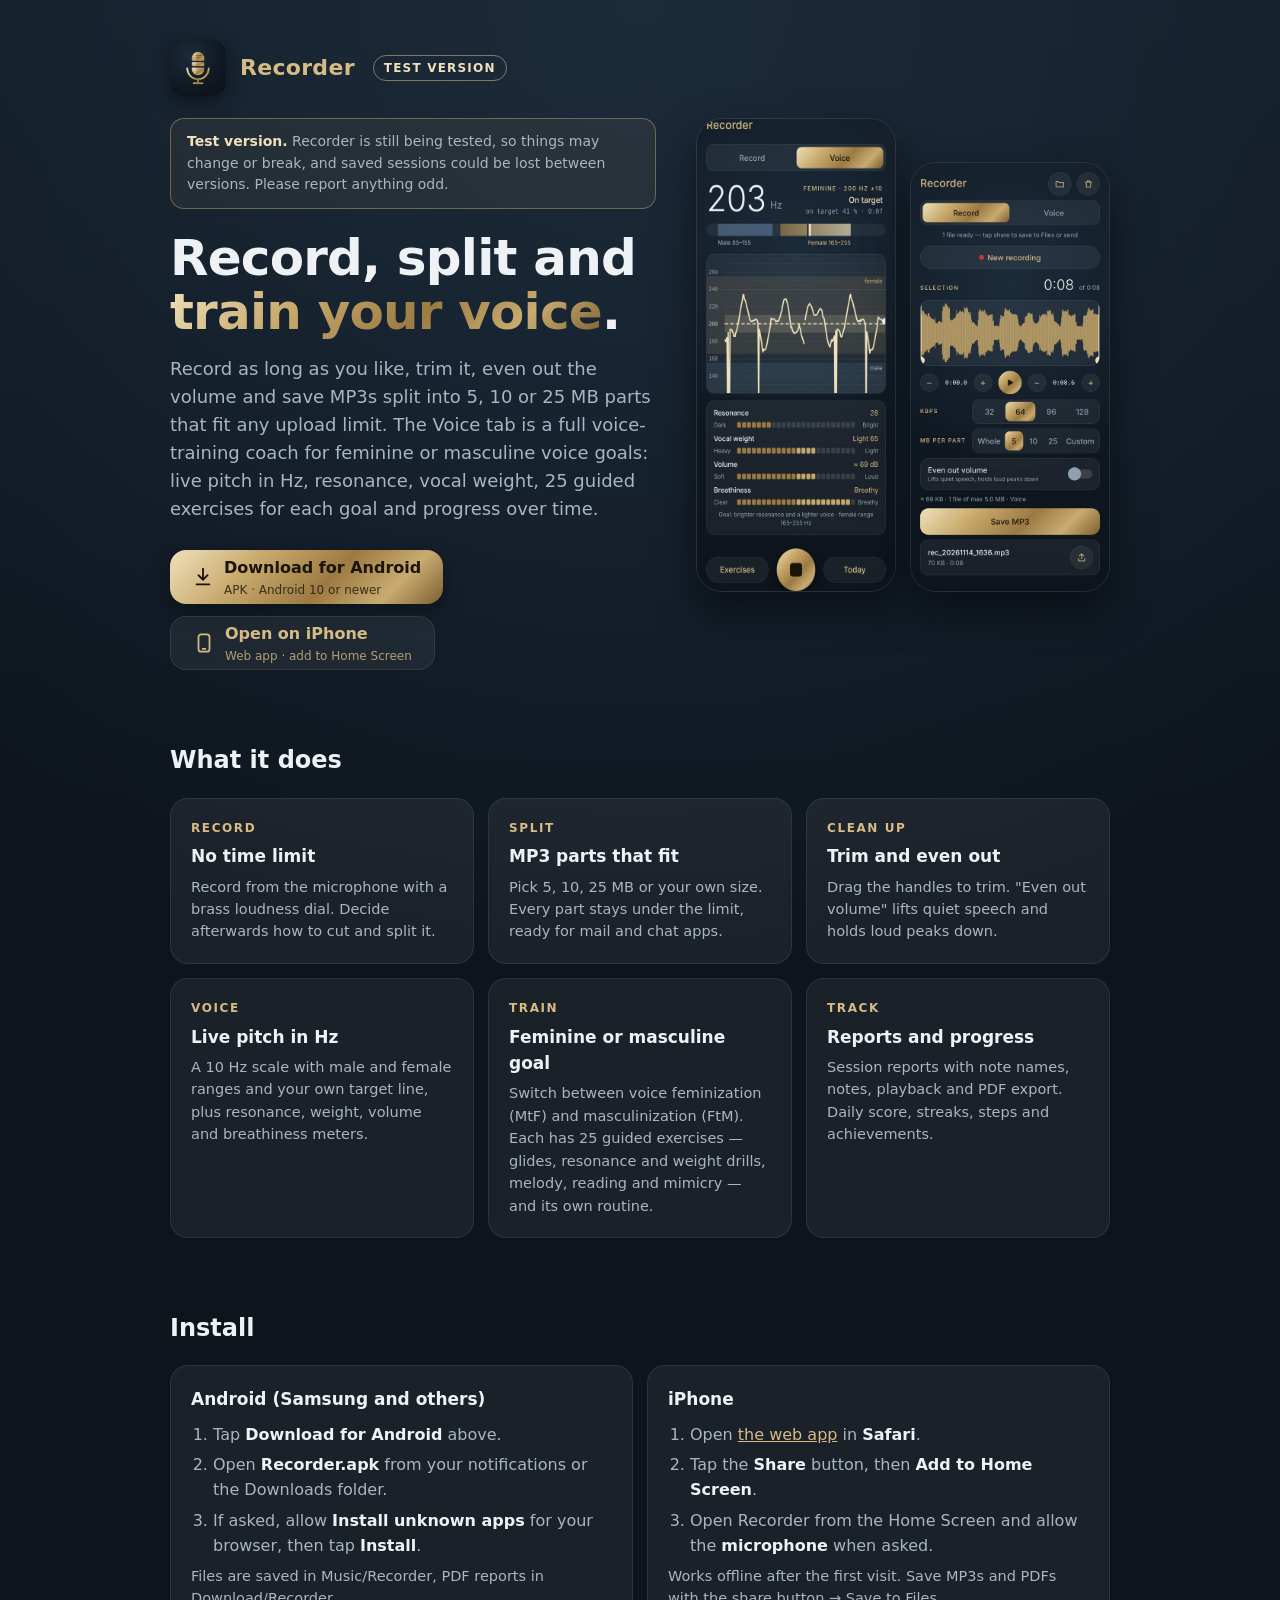
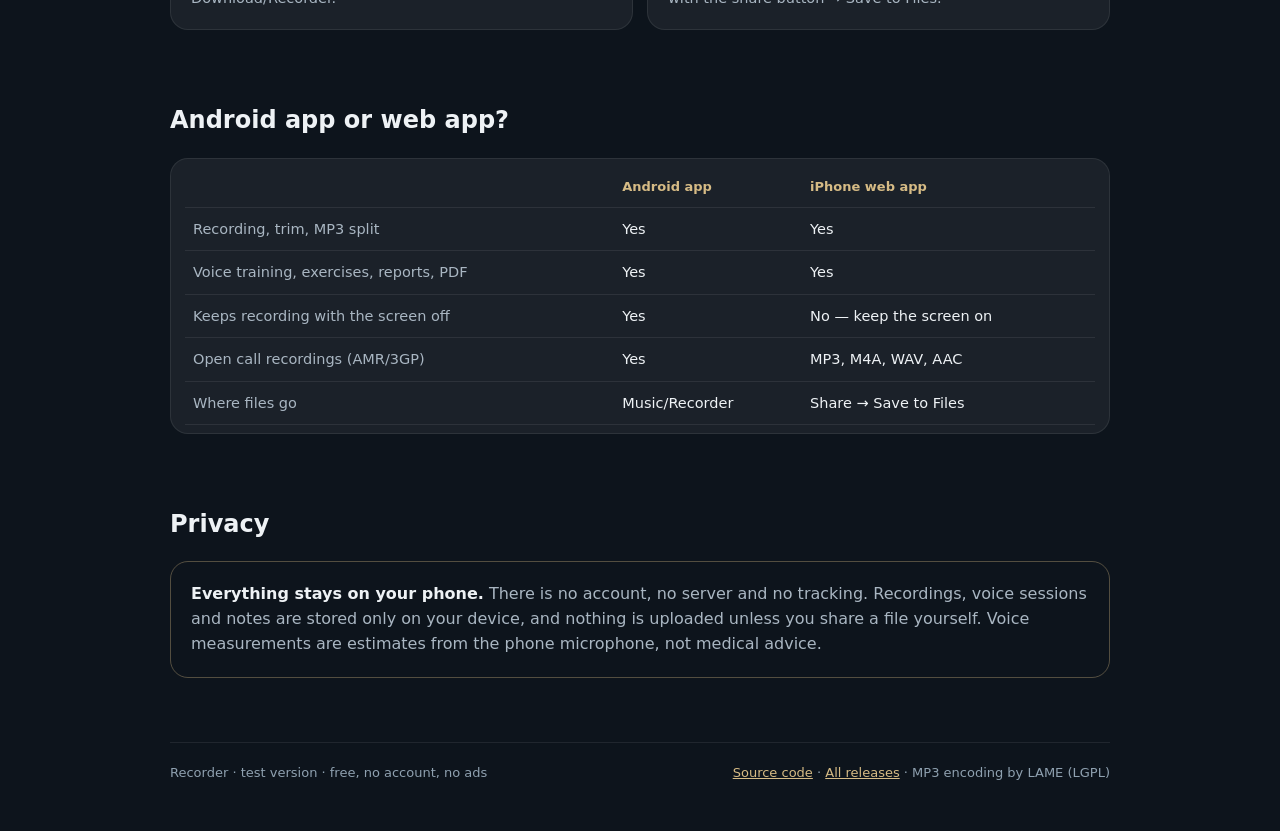
==== web/index.html @ f1e33a66 "Recorder: Android app, iPhone web app and download page (test version) - Android app (Kotlin) with r" ====
<!doctype html>
<html lang="en">
<head>
<meta charset="utf-8">
<meta name="viewport" content="width=device-width, initial-scale=1, viewport-fit=cover">
<title>Recorder</title>
<meta name="description" content="Recorder: record, trim and split audio into MP3 parts, and train your voice with live pitch, resonance and weight. Free for Android and iPhone.">
<meta name="theme-color" content="#121C26">
<link rel="icon" href="app/icons/icon-192.png" type="image/png">
<link rel="apple-touch-icon" href="app/icons/apple-touch-icon.png">
<style>
:root {
  --bg: #121C26; --bg2: #0D141C; --text: #EEF2F5; --soft: #8FA1B0; --softer: #A9B6C2; --brass-t: #D6BB85; --brass-l: #EFE1BB; --on-brass: #1A140A;
  --panel: rgba(255,255,255,0.06); --stroke: rgba(255,255,255,0.08);
  --metal: linear-gradient(135deg, #EFE1BB 0%, #C8A96C 30%, #9C7B43 58%, #C9AB70 80%, #7A5F30 100%);
  color-scheme: dark;
}
* { box-sizing: border-box; }
html, body { margin: 0; }
body {
  background: radial-gradient(ellipse 80% 40% at 50% 0%, #1C2B3A, rgba(28,43,58,0)) no-repeat, linear-gradient(180deg, var(--bg), var(--bg2)) fixed;
  background-color: var(--bg2); color: var(--text);
  font: 16px/1.55 system-ui, -apple-system, 'Segoe UI', Roboto, sans-serif; -webkit-font-smoothing: antialiased;
}
main { max-width: 980px; margin: 0 auto; padding: calc(40px + env(safe-area-inset-top)) 20px 48px; }
a { color: var(--brass-t); }
.hero { display: grid; grid-template-columns: 1fr auto; gap: 40px; align-items: center; }
.brand { display: flex; align-items: center; gap: 14px; margin-bottom: 22px; }
.brand img { width: 56px; height: 56px; border-radius: 14px; box-shadow: 0 6px 18px rgba(0,0,0,.4); }
.test-badge { font-style: normal; display: inline-block; margin-left: 4px; padding: 3px 10px; border-radius: 999px; border: 1px solid rgba(214,187,133,.55); color: var(--brass-l); font-size: 12px; font-weight: 600; letter-spacing: 1.2px; text-transform: uppercase; }
.test-note { border: 1px solid rgba(214,187,133,.4); background: rgba(214,187,133,.07); border-radius: 14px; padding: 12px 16px; color: var(--softer); font-size: 14px; margin: 0 0 22px; max-width: 36em; }
.test-note b { color: var(--brass-l); }
.brand span { font-size: 22px; font-weight: 600; color: var(--brass-t); letter-spacing: .3px; }
h1 { font-size: clamp(32px, 6vw, 50px); line-height: 1.08; font-weight: 600; margin: 0 0 16px; letter-spacing: -.8px; text-wrap: balance; }
h1 em { font-style: normal; background: var(--metal); -webkit-background-clip: text; background-clip: text; color: transparent; }
.lead { color: var(--softer); font-size: 18px; max-width: 34em; margin: 0 0 28px; }
.buttons { display: flex; gap: 12px; flex-wrap: wrap; }
.btn { display: inline-flex; align-items: center; gap: 10px; min-height: 54px; padding: 0 22px; border-radius: 16px; font-weight: 600; text-decoration: none; font-size: 16px; }
.btn.primary { background: var(--metal); color: var(--on-brass); box-shadow: 0 6px 18px rgba(0,0,0,.35); }
.btn.secondary { background: var(--panel); border: 1px solid var(--stroke); color: var(--brass-t); }
.btn small { display: block; font-weight: 400; font-size: 12px; opacity: .8; }
.btn svg { flex-shrink: 0; }
.phones { display: flex; gap: 14px; }
.phones img { width: 200px; border-radius: 26px; border: 1px solid var(--stroke); box-shadow: 0 18px 40px rgba(0,0,0,.5); display: block; }
.phones img:nth-child(2) { margin-top: 44px; }
h2 { font-size: 24px; font-weight: 600; margin: 72px 0 18px; }
.caps { font-size: 12px; font-weight: 600; letter-spacing: 1.6px; text-transform: uppercase; color: var(--brass-t); margin-bottom: 6px; }
.grid { display: grid; grid-template-columns: repeat(3, minmax(0, 1fr)); gap: 14px; }
.card { background: var(--panel); border: 1px solid var(--stroke); border-radius: 18px; padding: 20px; }
.card h3 { margin: 0 0 6px; font-size: 17px; font-weight: 600; }
.card p { margin: 0; color: var(--softer); font-size: 14.5px; }
.install { display: grid; grid-template-columns: repeat(2, minmax(0, 1fr)); gap: 14px; }
.install ol { margin: 10px 0 0; padding-left: 22px; color: var(--softer); }
.install li { margin: 6px 0; }
.install li b { color: var(--text); font-weight: 600; }
.note { margin-top: 14px; font-size: 13.5px; color: var(--soft); }
.compare { width: 100%; border-collapse: collapse; font-size: 14.5px; }
.compare th, .compare td { text-align: left; padding: 10px 8px; border-bottom: 1px solid var(--stroke); }
.compare th { color: var(--brass-t); font-weight: 600; font-size: 13px; }
.compare td:first-child { color: var(--softer); }
.privacy { border: 1px solid rgba(214,187,133,.35); border-radius: 18px; padding: 20px; color: var(--softer); }
.privacy b { color: var(--text); }
footer { margin-top: 64px; padding-top: 20px; border-top: 1px solid var(--stroke); color: var(--soft); font-size: 13px; display: flex; gap: 16px; flex-wrap: wrap; justify-content: space-between; }
@media (max-width: 820px) {
  .hero { grid-template-columns: 1fr; }
  .phones { justify-content: center; }
  .phones img { width: calc(50vw - 30px); max-width: 200px; }
  .grid, .install { grid-template-columns: 1fr; }
  h2 { margin-top: 56px; }
}
</style>
</head>
<body>
<main>
  <section class="hero">
    <div>
      <div class="brand"><img src="app/icons/icon-192.png" alt=""><span>Recorder</span><em class="test-badge">Test version</em></div>
      <p class="test-note"><b>Test version.</b> Recorder is still being tested, so things may change or break, and saved sessions could be lost between versions. Please report anything odd.</p>
      <h1>Record, split and <em>train your voice</em>.</h1>
      <p class="lead">Record as long as you like, trim it, even out the volume and save MP3s split into 5, 10 or 25 MB parts that fit any upload limit. The Voice tab is a full voice-training coach for feminine or masculine voice goals: live pitch in Hz, resonance, vocal weight, 25 guided exercises for each goal and progress over time.</p>
      <div class="buttons">
        <a class="btn primary" id="apk" href="../../releases/latest/download/Recorder.apk">
          <svg width="22" height="22" viewBox="0 0 24 24" fill="none" stroke="currentColor" stroke-width="2" stroke-linecap="round" stroke-linejoin="round" aria-hidden="true"><path d="M12 3v12M7 10l5 5 5-5M5 20h14"/></svg>
          <span>Download for Android<small>APK · Android 10 or newer</small></span>
        </a>
        <a class="btn secondary" href="app/">
          <svg width="22" height="22" viewBox="0 0 24 24" fill="none" stroke="currentColor" stroke-width="1.9" stroke-linejoin="round" aria-hidden="true"><rect x="6" y="2.5" width="12" height="19" rx="3"/><path d="M10.5 18.5h3" stroke-linecap="round"/></svg>
          <span>Open on iPhone<small>Web app · add to Home Screen</small></span>
        </a>
      </div>
    </div>
    <div class="phones" aria-hidden="true">
      <img src="img/voice.jpg" alt="">
      <img src="img/record.jpg" alt="">
    </div>
  </section>

  <h2>What it does</h2>
  <div class="grid">
    <div class="card"><div class="caps">Record</div><h3>No time limit</h3><p>Record from the microphone with a brass loudness dial. Decide afterwards how to cut and split it.</p></div>
    <div class="card"><div class="caps">Split</div><h3>MP3 parts that fit</h3><p>Pick 5, 10, 25 MB or your own size. Every part stays under the limit, ready for mail and chat apps.</p></div>
    <div class="card"><div class="caps">Clean up</div><h3>Trim and even out</h3><p>Drag the handles to trim. "Even out volume" lifts quiet speech and holds loud peaks down.</p></div>
    <div class="card"><div class="caps">Voice</div><h3>Live pitch in Hz</h3><p>A 10 Hz scale with male and female ranges and your own target line, plus resonance, weight, volume and breathiness meters.</p></div>
    <div class="card"><div class="caps">Train</div><h3>Feminine or masculine goal</h3><p>Switch between voice feminization (MtF) and masculinization (FtM). Each has 25 guided exercises — glides, resonance and weight drills, melody, reading and mimicry — and its own routine.</p></div>
    <div class="card"><div class="caps">Track</div><h3>Reports and progress</h3><p>Session reports with note names, notes, playback and PDF export. Daily score, streaks, steps and achievements.</p></div>
  </div>

  <h2>Install</h2>
  <div class="install">
    <div class="card">
      <h3>Android (Samsung and others)</h3>
      <ol>
        <li>Tap <b>Download for Android</b> above.</li>
        <li>Open <b>Recorder.apk</b> from your notifications or the Downloads folder.</li>
        <li>If asked, allow <b>Install unknown apps</b> for your browser, then tap <b>Install</b>.</li>
      </ol>
      <p class="note">Files are saved in Music/Recorder, PDF reports in Download/Recorder.</p>
    </div>
    <div class="card">
      <h3>iPhone</h3>
      <ol>
        <li>Open <a href="app/">the web app</a> in <b>Safari</b>.</li>
        <li>Tap the <b>Share</b> button, then <b>Add to Home Screen</b>.</li>
        <li>Open Recorder from the Home Screen and allow the <b>microphone</b> when asked.</li>
      </ol>
      <p class="note">Works offline after the first visit. Save MP3s and PDFs with the share button → Save to Files.</p>
    </div>
  </div>

  <h2>Android app or web app?</h2>
  <div class="card" style="padding:8px 14px">
    <table class="compare">
      <thead><tr><th></th><th>Android app</th><th>iPhone web app</th></tr></thead>
      <tbody>
        <tr><td>Recording, trim, MP3 split</td><td>Yes</td><td>Yes</td></tr>
        <tr><td>Voice training, exercises, reports, PDF</td><td>Yes</td><td>Yes</td></tr>
        <tr><td>Keeps recording with the screen off</td><td>Yes</td><td>No — keep the screen on</td></tr>
        <tr><td>Open call recordings (AMR/3GP)</td><td>Yes</td><td>MP3, M4A, WAV, AAC</td></tr>
        <tr><td>Where files go</td><td>Music/Recorder</td><td>Share → Save to Files</td></tr>
      </tbody>
    </table>
  </div>

  <h2>Privacy</h2>
  <div class="privacy"><b>Everything stays on your phone.</b> There is no account, no server and no tracking. Recordings, voice sessions and notes are stored only on your device, and nothing is uploaded unless you share a file yourself. Voice measurements are estimates from the phone microphone, not medical advice.</div>

  <footer>
    <span>Recorder · test version · free, no account, no ads</span>
    <span><a href="../">Source code</a> · <a href="../../releases">All releases</a> · MP3 encoding by LAME (LGPL)</span>
  </footer>
</main>
<script>
  // Point links at the GitHub repo this page is served for (user.github.io/repo/).
  (function () {
    var m = location.hostname.match(/^([^.]+)\.github\.io$/), repo = location.pathname.split('/').filter(Boolean)[0];
    if (!m || !repo) return;
    var base = 'https://github.com/' + m[1] + '/' + repo;
    document.getElementById('apk').href = base + '/releases/latest/download/Recorder.apk';
    document.querySelectorAll('footer a')[0].href = base;
    document.querySelectorAll('footer a')[1].href = base + '/releases';
  })();
</script>
</body>
</html>
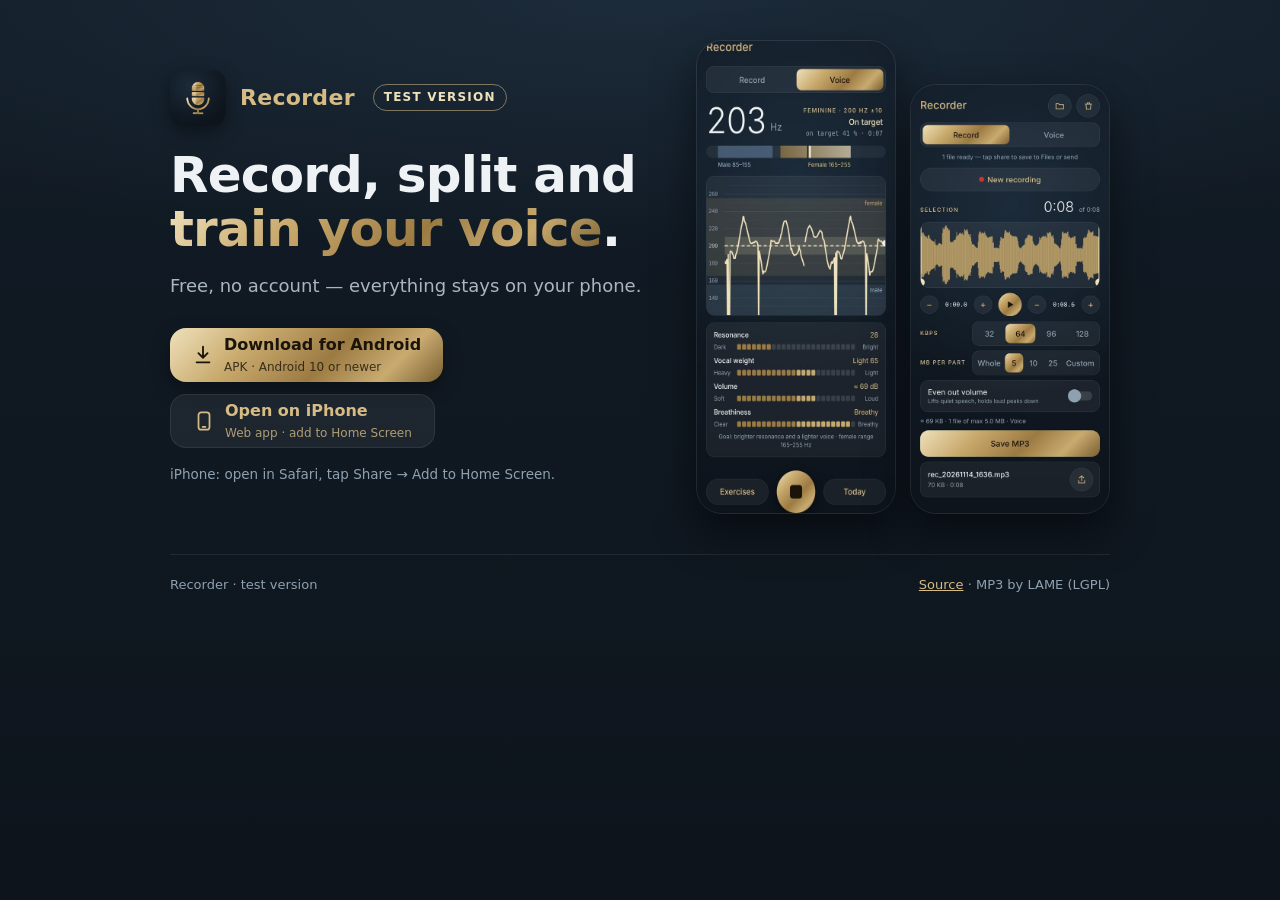
==== commit f0e50ec5: "Shorten the download page Co-Authored-By: Claude Opus 5.5 <noreply@anthropic.com> Claude-Session: ht" ====
--- a/web/index.html
+++ b/web/index.html
@@ -22,12 +22,13 @@
   background-color: var(--bg2); color: var(--text);
   font: 16px/1.55 system-ui, -apple-system, 'Segoe UI', Roboto, sans-serif; -webkit-font-smoothing: antialiased;
 }
-main { max-width: 980px; margin: 0 auto; padding: calc(40px + env(safe-area-inset-top)) 20px 48px; }
+main { max-width: 980px; margin: 0 auto; padding: calc(40px + env(safe-area-inset-top)) 20px 32px; }
 a { color: var(--brass-t); }
 .hero { display: grid; grid-template-columns: 1fr auto; gap: 40px; align-items: center; }
 .brand { display: flex; align-items: center; gap: 14px; margin-bottom: 22px; }
 .brand img { width: 56px; height: 56px; border-radius: 14px; box-shadow: 0 6px 18px rgba(0,0,0,.4); }
 .test-badge { font-style: normal; display: inline-block; margin-left: 4px; padding: 3px 10px; border-radius: 999px; border: 1px solid rgba(214,187,133,.55); color: var(--brass-l); font-size: 12px; font-weight: 600; letter-spacing: 1.2px; text-transform: uppercase; }
+.hint { margin: 16px 0 0; color: var(--soft); font-size: 13.5px; }
 .test-note { border: 1px solid rgba(214,187,133,.4); background: rgba(214,187,133,.07); border-radius: 14px; padding: 12px 16px; color: var(--softer); font-size: 14px; margin: 0 0 22px; max-width: 36em; }
 .test-note b { color: var(--brass-l); }
 .brand span { font-size: 22px; font-weight: 600; color: var(--brass-t); letter-spacing: .3px; }
@@ -60,7 +61,7 @@
 .compare td:first-child { color: var(--softer); }
 .privacy { border: 1px solid rgba(214,187,133,.35); border-radius: 18px; padding: 20px; color: var(--softer); }
 .privacy b { color: var(--text); }
-footer { margin-top: 64px; padding-top: 20px; border-top: 1px solid var(--stroke); color: var(--soft); font-size: 13px; display: flex; gap: 16px; flex-wrap: wrap; justify-content: space-between; }
+footer { margin-top: 40px; padding-top: 20px; border-top: 1px solid var(--stroke); color: var(--soft); font-size: 13px; display: flex; gap: 16px; flex-wrap: wrap; justify-content: space-between; }
 @media (max-width: 820px) {
   .hero { grid-template-columns: 1fr; }
   .phones { justify-content: center; }
@@ -75,9 +76,8 @@
   <section class="hero">
     <div>
       <div class="brand"><img src="app/icons/icon-192.png" alt=""><span>Recorder</span><em class="test-badge">Test version</em></div>
-      <p class="test-note"><b>Test version.</b> Recorder is still being tested, so things may change or break, and saved sessions could be lost between versions. Please report anything odd.</p>
       <h1>Record, split and <em>train your voice</em>.</h1>
-      <p class="lead">Record as long as you like, trim it, even out the volume and save MP3s split into 5, 10 or 25 MB parts that fit any upload limit. The Voice tab is a full voice-training coach for feminine or masculine voice goals: live pitch in Hz, resonance, vocal weight, 25 guided exercises for each goal and progress over time.</p>
+      <p class="lead">Free, no account — everything stays on your phone.</p>
       <div class="buttons">
         <a class="btn primary" id="apk" href="../../releases/latest/download/Recorder.apk">
           <svg width="22" height="22" viewBox="0 0 24 24" fill="none" stroke="currentColor" stroke-width="2" stroke-linecap="round" stroke-linejoin="round" aria-hidden="true"><path d="M12 3v12M7 10l5 5 5-5M5 20h14"/></svg>
@@ -88,6 +88,7 @@
           <span>Open on iPhone<small>Web app · add to Home Screen</small></span>
         </a>
       </div>
+      <p class="hint">iPhone: open in Safari, tap Share → Add to Home Screen.</p>
     </div>
     <div class="phones" aria-hidden="true">
       <img src="img/voice.jpg" alt="">
@@ -95,58 +96,9 @@
     </div>
   </section>
 
-  <h2>What it does</h2>
-  <div class="grid">
-    <div class="card"><div class="caps">Record</div><h3>No time limit</h3><p>Record from the microphone with a brass loudness dial. Decide afterwards how to cut and split it.</p></div>
-    <div class="card"><div class="caps">Split</div><h3>MP3 parts that fit</h3><p>Pick 5, 10, 25 MB or your own size. Every part stays under the limit, ready for mail and chat apps.</p></div>
-    <div class="card"><div class="caps">Clean up</div><h3>Trim and even out</h3><p>Drag the handles to trim. "Even out volume" lifts quiet speech and holds loud peaks down.</p></div>
-    <div class="card"><div class="caps">Voice</div><h3>Live pitch in Hz</h3><p>A 10 Hz scale with male and female ranges and your own target line, plus resonance, weight, volume and breathiness meters.</p></div>
-    <div class="card"><div class="caps">Train</div><h3>Feminine or masculine goal</h3><p>Switch between voice feminization (MtF) and masculinization (FtM). Each has 25 guided exercises — glides, resonance and weight drills, melody, reading and mimicry — and its own routine.</p></div>
-    <div class="card"><div class="caps">Track</div><h3>Reports and progress</h3><p>Session reports with note names, notes, playback and PDF export. Daily score, streaks, steps and achievements.</p></div>
-  </div>
-
-  <h2>Install</h2>
-  <div class="install">
-    <div class="card">
-      <h3>Android (Samsung and others)</h3>
-      <ol>
-        <li>Tap <b>Download for Android</b> above.</li>
-        <li>Open <b>Recorder.apk</b> from your notifications or the Downloads folder.</li>
-        <li>If asked, allow <b>Install unknown apps</b> for your browser, then tap <b>Install</b>.</li>
-      </ol>
-      <p class="note">Files are saved in Music/Recorder, PDF reports in Download/Recorder.</p>
-    </div>
-    <div class="card">
-      <h3>iPhone</h3>
-      <ol>
-        <li>Open <a href="app/">the web app</a> in <b>Safari</b>.</li>
-        <li>Tap the <b>Share</b> button, then <b>Add to Home Screen</b>.</li>
-        <li>Open Recorder from the Home Screen and allow the <b>microphone</b> when asked.</li>
-      </ol>
-      <p class="note">Works offline after the first visit. Save MP3s and PDFs with the share button → Save to Files.</p>
-    </div>
-  </div>
-
-  <h2>Android app or web app?</h2>
-  <div class="card" style="padding:8px 14px">
-    <table class="compare">
-      <thead><tr><th></th><th>Android app</th><th>iPhone web app</th></tr></thead>
-      <tbody>
-        <tr><td>Recording, trim, MP3 split</td><td>Yes</td><td>Yes</td></tr>
-        <tr><td>Voice training, exercises, reports, PDF</td><td>Yes</td><td>Yes</td></tr>
-        <tr><td>Keeps recording with the screen off</td><td>Yes</td><td>No — keep the screen on</td></tr>
-        <tr><td>Open call recordings (AMR/3GP)</td><td>Yes</td><td>MP3, M4A, WAV, AAC</td></tr>
-        <tr><td>Where files go</td><td>Music/Recorder</td><td>Share → Save to Files</td></tr>
-      </tbody>
-    </table>
-  </div>
-
-  <h2>Privacy</h2>
-  <div class="privacy"><b>Everything stays on your phone.</b> There is no account, no server and no tracking. Recordings, voice sessions and notes are stored only on your device, and nothing is uploaded unless you share a file yourself. Voice measurements are estimates from the phone microphone, not medical advice.</div>
-
   <footer>
-    <span>Recorder · test version · free, no account, no ads</span>
-    <span><a href="../">Source code</a> · <a href="../../releases">All releases</a> · MP3 encoding by LAME (LGPL)</span>
+    <span>Recorder · test version</span>
+    <span><a href="../">Source</a> · MP3 by LAME (LGPL)</span>
   </footer>
 </main>
 <script>
@@ -157,7 +109,6 @@
     var base = 'https://github.com/' + m[1] + '/' + repo;
     document.getElementById('apk').href = base + '/releases/latest/download/Recorder.apk';
     document.querySelectorAll('footer a')[0].href = base;
-    document.querySelectorAll('footer a')[1].href = base + '/releases';
   })();
 </script>
 </body>
